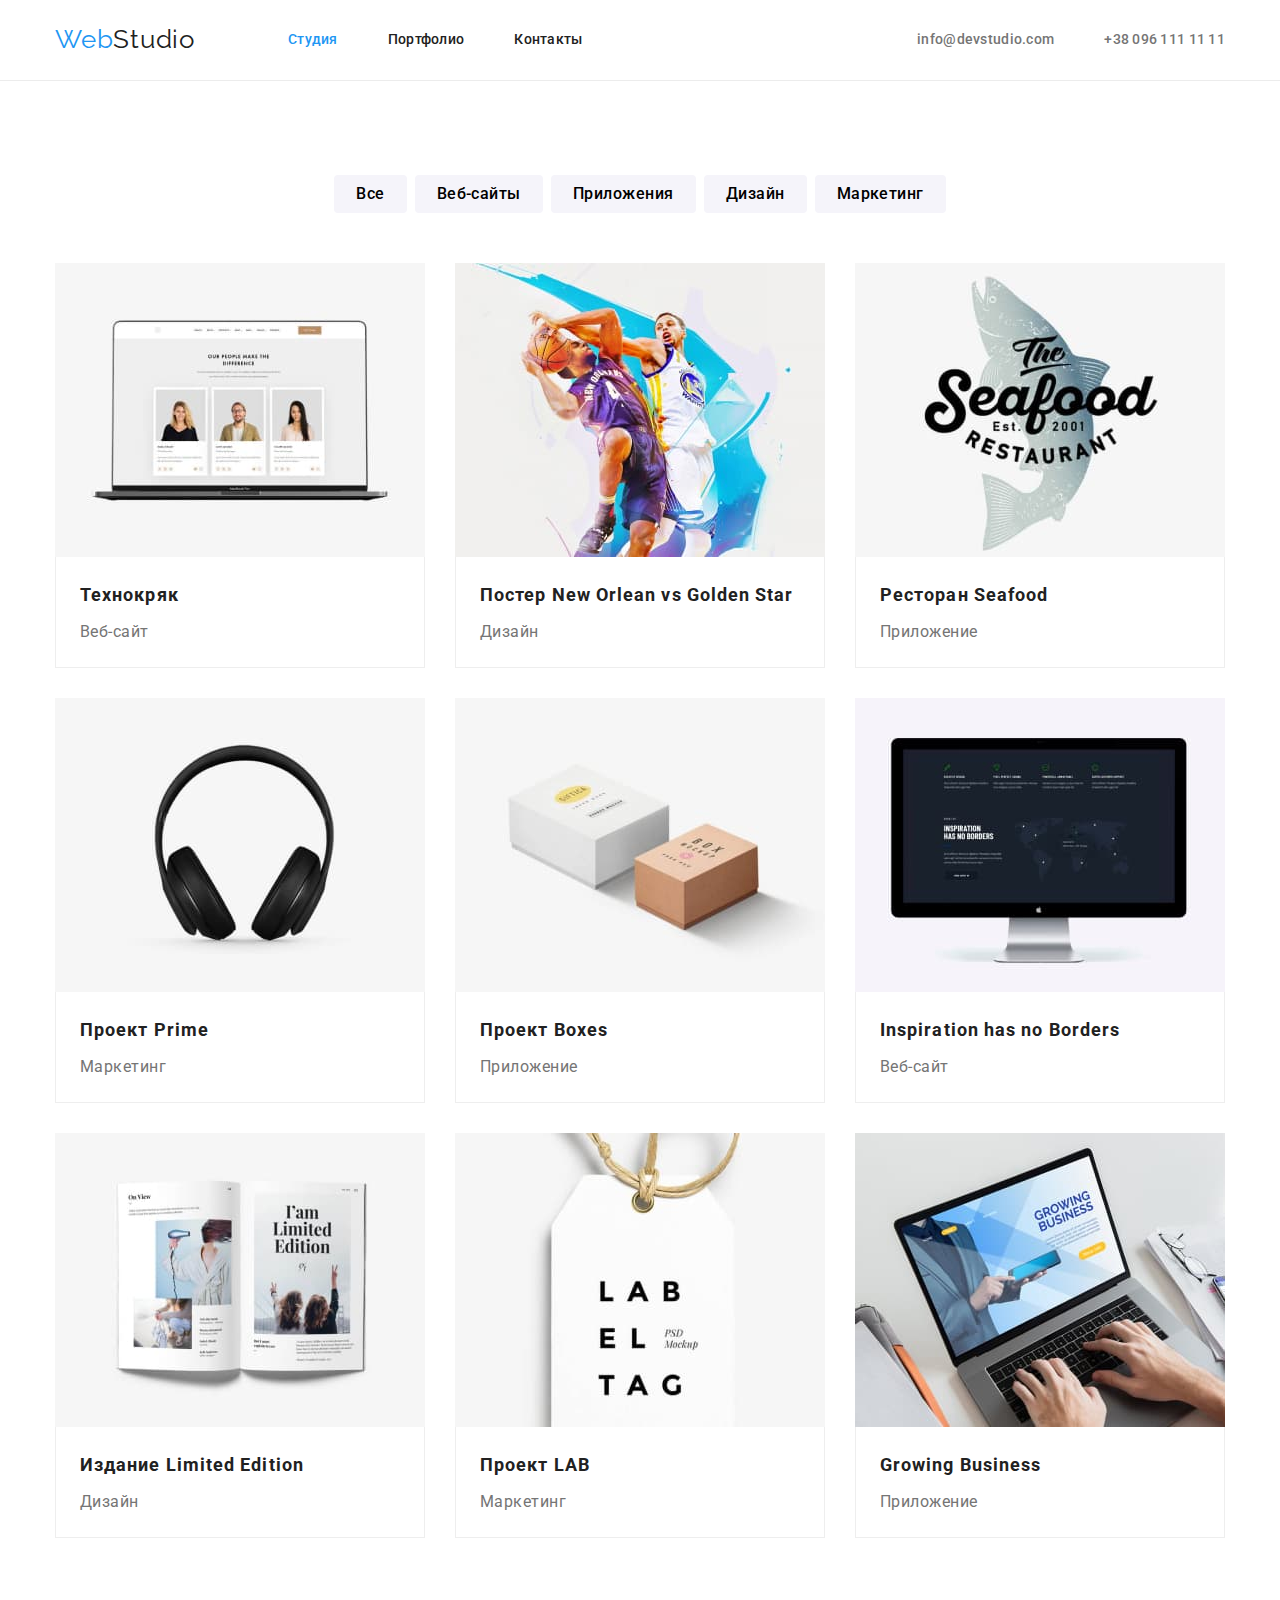
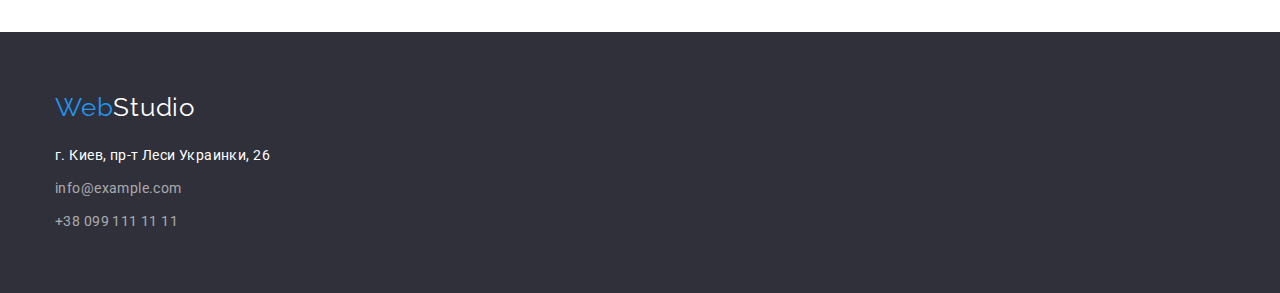
==== portfolio.html @ e1ba9608 "Add files from HW3 and add hero-bcg" ====
<!DOCTYPE html>
<html lang="ru">
<head>
    <meta charset="UTF-8">
    <meta name="description" content="Портфолио студии" />
    <meta name="viewport" content="width=device-width, initial-scale=1.0"/>
    <title>Портфолио</title>
    <link rel="preconnect" href="https://fonts.googleapis.com"/>
    <link rel="preconnect" href="https://fonts.gstatic.com" crossorigin/>
    <link href="https://fonts.googleapis.com/css2?family=Raleway:wght@700&family=Roboto:wght@400;500;700;900&display=swap" rel="stylesheet"/>
    <link rel="stylesheet" href="https://cdnjs.cloudflare.com/ajax/libs/modern-normalize/1.0.0/modern-normalize.min.css" />
    <link rel="stylesheet" href="./css/styles.css"/>
</head>
<body>
    <!-- Header -->
    <header class="header-section">
        <div class="container header-container">
            <a class="header-logo" lang="en" href="./index.html"><span class="logo-title">Web</span>Studio</a>
            <nav>
                <ul class="header-list">
                    <li class="item">
                        <a class="current-link" href="./index.html">Студия</a>
                    </li>
                    <li class="item">
                        <a class="header-link" href="./portfolio.html">Портфолио</a>
                    </li>
                    <li class="item">
                        <a class="header-link" href="/">Контакты</a>
                    </li>
                </ul>
            </nav>
            <ul class="header-contact-list">
                <li class="item">
                    <a class="header-contact-link" lang="en" href="mailto:info@devstudio.com">info@devstudio.com</a>
                </li>
                <li class="item">
                    <a class="header-contact-link" href="tel:+380961111111">+38 096 111 11 11</a>
                </li>
            </ul>
        </div>
    </header>
    <main>
        <!-- Studio's Portfolio -->
        <section class="section">
           <div class="container ">
                <h1 class="visually-hidden">Портфолио студии</h1>
                <!-- Portfolio buttons -->
                <ul class="button-list">
                    <li  class="item">
                        <button class="portfolio button" type="button">Все</button>
                    </li>
                    <li class="item">
                        <button class="portfolio button" type="button">Веб-сайты</button>
                    </li>
                    <li class="item">
                        <button class="portfolio button" type="button">Приложения</button>
                    </li>
                    <li class="item">
                        <button class="portfolio button" type="button">Дизайн</button>
                    </li>
                    <li class="item">
                        <button class="portfolio button" type="button">Маркетинг</button>
                    </li>
                </ul>
                <!-- Work examples -->
                <ul class="work-examples-list">
                    <li class="work-examples-item">
                        <a class="work-examples-link" href="">
                            <img src="img/portfol1.jpg" alt="Ноутбук с открытым веб-сайтом" width="370" height="294" />
                            <div class="work-examples-text-box">
                                <h2 class="project-title">Технокряк</h2>
                                <p class="project-type">Веб-сайт</p>
                            </div>
                        </a>
                    </li>
                    <li class="work-examples-item">
                        <a class="work-examples-link" href="">
                            <img src="img/portfol2.jpg" alt="Два баскетболиста" width="370" height="294" />
                            <div class="work-examples-text-box">
                                <h2 class="project-title">Постер New Orlean vs Golden Star</h2>
                                <p class="project-type">Дизайн</p>
                            </div>
                        </a>
                    </li>
                    <li class="work-examples-item">
                        <a class="work-examples-link" href="">
                            <img src="img/portfol3.jpg" alt="Название ресторана не фоне рыбы" width="370" height="294" />
                            <div class="work-examples-text-box">
                                <h2 class="project-title">Ресторан Seafood</h2>
                                <p class="project-type">Приложение</p>
                            </div>
                        </a>
                    </li>
                    <li class="work-examples-item">
                        <a class="work-examples-link" href="">
                            <img src="img/portfol4.jpg" alt="Наушники" width="370" height="294" />
                            <div class="work-examples-text-box">
                                <h2 class="project-title">Проект Prime</h2>
                                <p class="project-type">Маркетинг</p>
                            </div>
                        </a>
                    </li>
                    <li class="work-examples-item">
                        <a class="work-examples-link" href="">
                            <img src="img/portfol5.jpg" alt="Две коробки" width="370" height="294" />
                            <div class="work-examples-text-box">
                                <h2 class="project-title">Проект Boxes</h2>
                                <p class="project-type">Приложение</p>
                            </div>
                        </a>
                    </li>
                    <li class="work-examples-item">
                        <a class="work-examples-link" href="">
                            <img src="img/portfol6.jpg" alt="Монитор с открытым веб-сайтом" width="370" height="294" />
                            <div class="work-examples-text-box">
                                <h2 class="project-title">Inspiration has no Borders</h2>
                                <p class="project-type">Веб-сайт</p>
                            </div>
                        </a>
                    </li>
                    <li class="work-examples-item">
                        <a class="work-examples-link" href="">
                            <img src="img/portfol7.jpg" alt="Открытая книга" width="370" height="294" />
                            <div class="work-examples-text-box">
                                <h2 class="project-title">Издание Limited Edition</h2>
                                <p class="project-type">Дизайн</p>
                            </div>
                        </a>
                    </li>
                    <li class="work-examples-item">
                        <a class="work-examples-link" href="">
                            <img src="img/portfol8.jpg" alt="Бирка" width="370" height="294" />
                            <div class="work-examples-text-box">
                                <h2 class="project-title">Проект LAB</h2>
                                <p class="project-type">Маркетинг</p>
                            </div>
                        </a>
                    </li>
                    <li class="work-examples-item">
                        <a class="work-examples-link" href="">
                            <img src="img/portfol9.jpg" alt="Человек печатает на ноутбуке" width="370" height="294" />
                            <div class="work-examples-text-box">
                                <h2 class="project-title">Growing Business</h2>
                                <p class="project-type">Приложение</p>
                            </div>
                        </a>
                    </li>
                </ul>
           </div>
        </section>
    </main>
    <!-- Footer -->
    <footer class="footer-section">
        <div class="footer-container container">
            <a class="footer-logo" lang="en" href="./index.html"><span class="logo-title">Web</span>Studio</a>
            <address>
                <ul class="footer-list">
                    <li class="item">
                        <a class="link adress-link" href="https://goo.gl/maps/s9QWNsardA6QoMJf8" target="_blank"
                            rel="noopener noreferrer">г. Киев, пр-т Леси Украинки, 26</a>
                    </li>
                    <li class="item">
                        <a class="footer-contact-link link" href="mailto:info@example.com">info@example.com</a>
                    </li>
                    <li class="item">
                        <a class="footer-contact-link link" href="tel:+380991111111">+38 099 111 11 11</a>
                    </li>
                </ul>
            </address>
        </div>
    </footer>
</body>
</html>
---- css/styles.css ----
/* Палитра*/
/* Акцент + Web logo #2196F3 */
/* Nav+Title #212121 */
/* Text+tel+mail #757575 */
/****************************index.html ***************************************/
/****************************Utilities****************************************/
:root {
  --accent-color: #2196f3;
  --primary-text-color: #212121;
  --secondary-text-color: #757575;
  --primary-background: #ffffff;
  --secondary-background: #2f303a;
  --logo-font-family: Raleway, sans-serif;
  --hero-footer-color: #ffffff;
}
body {
  background-color: var(--primary-background);
  color: #212121;

  font-family: Roboto, sans-serif;
  letter-spacing: 0.03em;
}
a {
  text-decoration: none;
  color: var(--primary-text-color);
}
ul {
  list-style: none;
  margin: 0;
  padding: 0;
}
h1,
h2,
h3,
p {
  margin: 0;
}
img {
  display: block;
  max-width: 100%;
  height: auto;
}
.container {
  margin-left: auto;
  margin-right: auto;
  width: 1200px;
  /* outline: 2px solid tomato; */
  padding-left: 15px;
  padding-right: 15px;
}
.section {
  padding: 94px 0;
}
.visually-hidden {
  position: absolute;
  white-space: nowrap;
  width: 1px;
  height: 1px;
  overflow: hidden;
  border: 0;
  padding: 0;
  clip: rect(0 0 0 0);
  clip-path: inset(50%);
  margin: -1px;
}
/******************************* Head ***************************************/
.header-section {
  border-bottom: 1px solid #ececec;
}
.header-container {
  display: flex;
  align-items: center;
}
.header-list {
  display: flex;
  margin-left: 93px;
}
.current-link,
.header-link,
.header-contact-link {
  font-weight: 500;
  font-size: 14px;
  line-height: 1.14;
  letter-spacing: 0.02em;

  display: block;
  padding-top: 32px;
  padding-bottom: 32px;
}
.header-list .item + .item {
  margin-left: 50px;
}
.header-contact-list .item + .item {
  margin-left: 50px;
}
.header-contact-list {
  display: flex;
  margin-left: auto;
}
.header-logo {
  color: var(--primary-text-color);

  font-family: var(--logo-font-family);
  font-size: 26px;
  line-height: 1.2;
  letter-spacing: 0.03em;
}
.logo-title,
.current-link {
  color: var(--accent-color);
}
.header-contact-link {
  color: var(--secondary-text-color);
}
.curent-link:hover,
.current-link:focus,
.header-link:hover,
.header-link:focus,
.header-contact-link:hover,
.header-contact-link:focus {
  color: var(--accent-color);
}
/***************************** Hero *****************************************/
.hero-section {
  padding-top: 200px;
  padding: 200px 0;
  text-align: center;
  max-width: 1600px;
  height: 600px;
  margin-left: auto;
  margin-right: auto;
  background-image: linear-gradient(
      to right,
      rgba(47, 48, 58, 0.4),
      rgba(47, 48, 58, 0.4)
    ),
    url(../img/herobcg.jpg);
  background-repeat: no-repeat;
  background-position: center;
  background-size: cover;

  background-color: #c4c4c4;
}
.hero-overlay {
}
.hero-title {
  margin-top: 0;
  margin-right: auto;
  margin-bottom: 30px;
  margin-left: auto;
  width: 696px;

  color: var(--hero-footer-color);

  font-weight: 900;
  font-size: 44px;
  line-height: 1.36;
  text-align: center;
  letter-spacing: 0.06em;
  text-transform: uppercase;
}
.button {
  border: 0;
  cursor: pointer;
  border-radius: 4px;

  font-family: inherit;
}
.hero-button {
  padding: 10px 32px;

  background-color: var(--accent-color);
  color: var(--hero-footer-color);

  font-size: 16px;
  line-height: 1.87;
  letter-spacing: 0.06em;
}
/*************************** Features ****************************************/
.features-list {
  display: flex;
  justify-content: space-between;
  margin-top: 0;
}
.features-item {
  width: 270px;
}
.features-text {
  margin-bottom: 0;

  color: var(--secondary-text-color);
  font-size: 14px;
  line-height: 1.71;
  letter-spacing: 0.03em;
}
.features-title {
  margin-bottom: 10px;

  font-size: 14px;
  line-height: 1.14;
  letter-spacing: 0.03em;
  text-transform: uppercase;
}
/**************************** Work *******************************************/
.work {
  padding-top: 0;
}
.work-list {
  display: flex;
  justify-content: space-between;
}
.work-title {
  text-align: center;
}
.work-title,
.team-title {
  margin-bottom: 50px;

  font-size: 36px;
  line-height: 1.16;
  letter-spacing: 0.03em;
}
/**************************** Team *******************************************/
.team-section {
  background-color: #f5f4fa;
}
.team-list {
  display: flex;
  justify-content: space-between;
}
.team-title {
  text-align: center;
}
.team-text-block {
  padding: 30px 0;
  text-align: center;
}
.text-profession {
  color: var(--secondary-text-color);
}
.text-name,
.text-profession {
  font-size: 16px;
  line-height: 1.18;
  letter-spacing: 0.03em;
}
.text-name {
  margin-bottom: 10px;

  font-weight: 500;
}
.text-profession {
  margin-top: 0;
  margin-bottom: 0;

  font-weight: normal;
}
/**************************** Footer ******************************************/
.footer-section {
  padding: 60px 0;

  background-color: var(--secondary-background);
}
.footer-logo {
  display: block;
  margin-bottom: 20px;

  text-decoration: none;
  color: var(--hero-footer-color);

  font-family: var(--logo-font-family);
  font-size: 26px;
  line-height: 1.2;
  letter-spacing: 0.03em;
}
.adress-link {
  color: var(--hero-footer-color);
}
.adress-link:hover,
.footer-contact-link:hover,
.adress-link:focus,
.footer-contact-link:focus {
  color: var(--accent-color);
}
.footer-list .link {
  display: block;

  font-style: normal;
  font-weight: normal;
  font-size: 14px;
  line-height: 24px;
  letter-spacing: 0.03em;
}
.footer-list .item + .item {
  margin-top: 9px;
}
.footer-contact-link {
  color: rgb(255, 255, 255, 0.6);
}
/* **************************portfolio.html********************************** */
.main-section-portfolio {
  color: var(--primary-text-color);
}
/***************************Portfolio buttons **********************************/
.button-list {
  display: flex;
  justify-content: center;
  margin-bottom: 50px;
}
.portfolio.button {
  padding: 6px 22px;
  border-radius: 4px;

  background-color: #f5f4fa;

  font-weight: 500;
  font-size: 16px;
  line-height: 1.62;
  text-align: center;
  letter-spacing: 0.03em;
}
.button-list .item + .item {
  margin-left: 8px;
}
.portfolio.button:hover,
.portfolio.button:focus {
  background-color: var(--accent-color);
  color: #ffffff;
}
/*****************************Work examples *************************************/
.work-examples-list {
  display: flex;
  flex-wrap: wrap;
  margin: -15px;
  /* margin-top: 0;
  margin-bottom: 0; */
}
.work-examples-item {
  margin: 15px;
}
/* .work-examples-item {
  width: 370px;
  margin-right: 30px;
  margin-bottom: 30px;
}
.work-examples-item:nth-child(3n) {
  margin-right: 0;
}
.work-examples-item:nth-last-child(-n + 3) {
  margin-bottom: 0;
} */
.work-examples-text-box {
  padding: 20px 24px;

  border: 1px solid #eeeeee;
  border-top: inherit;
}
.project-title {
  margin-bottom: 4px;

  font-size: 18px;
  line-height: 2;
  letter-spacing: 0.06em;
}
.project-type {
  color: var(--secondary-text-color);

  font-size: 16px;
  line-height: 1.87;
  letter-spacing: 0.03em;
}
.work-examples-link {
  display: block;
}
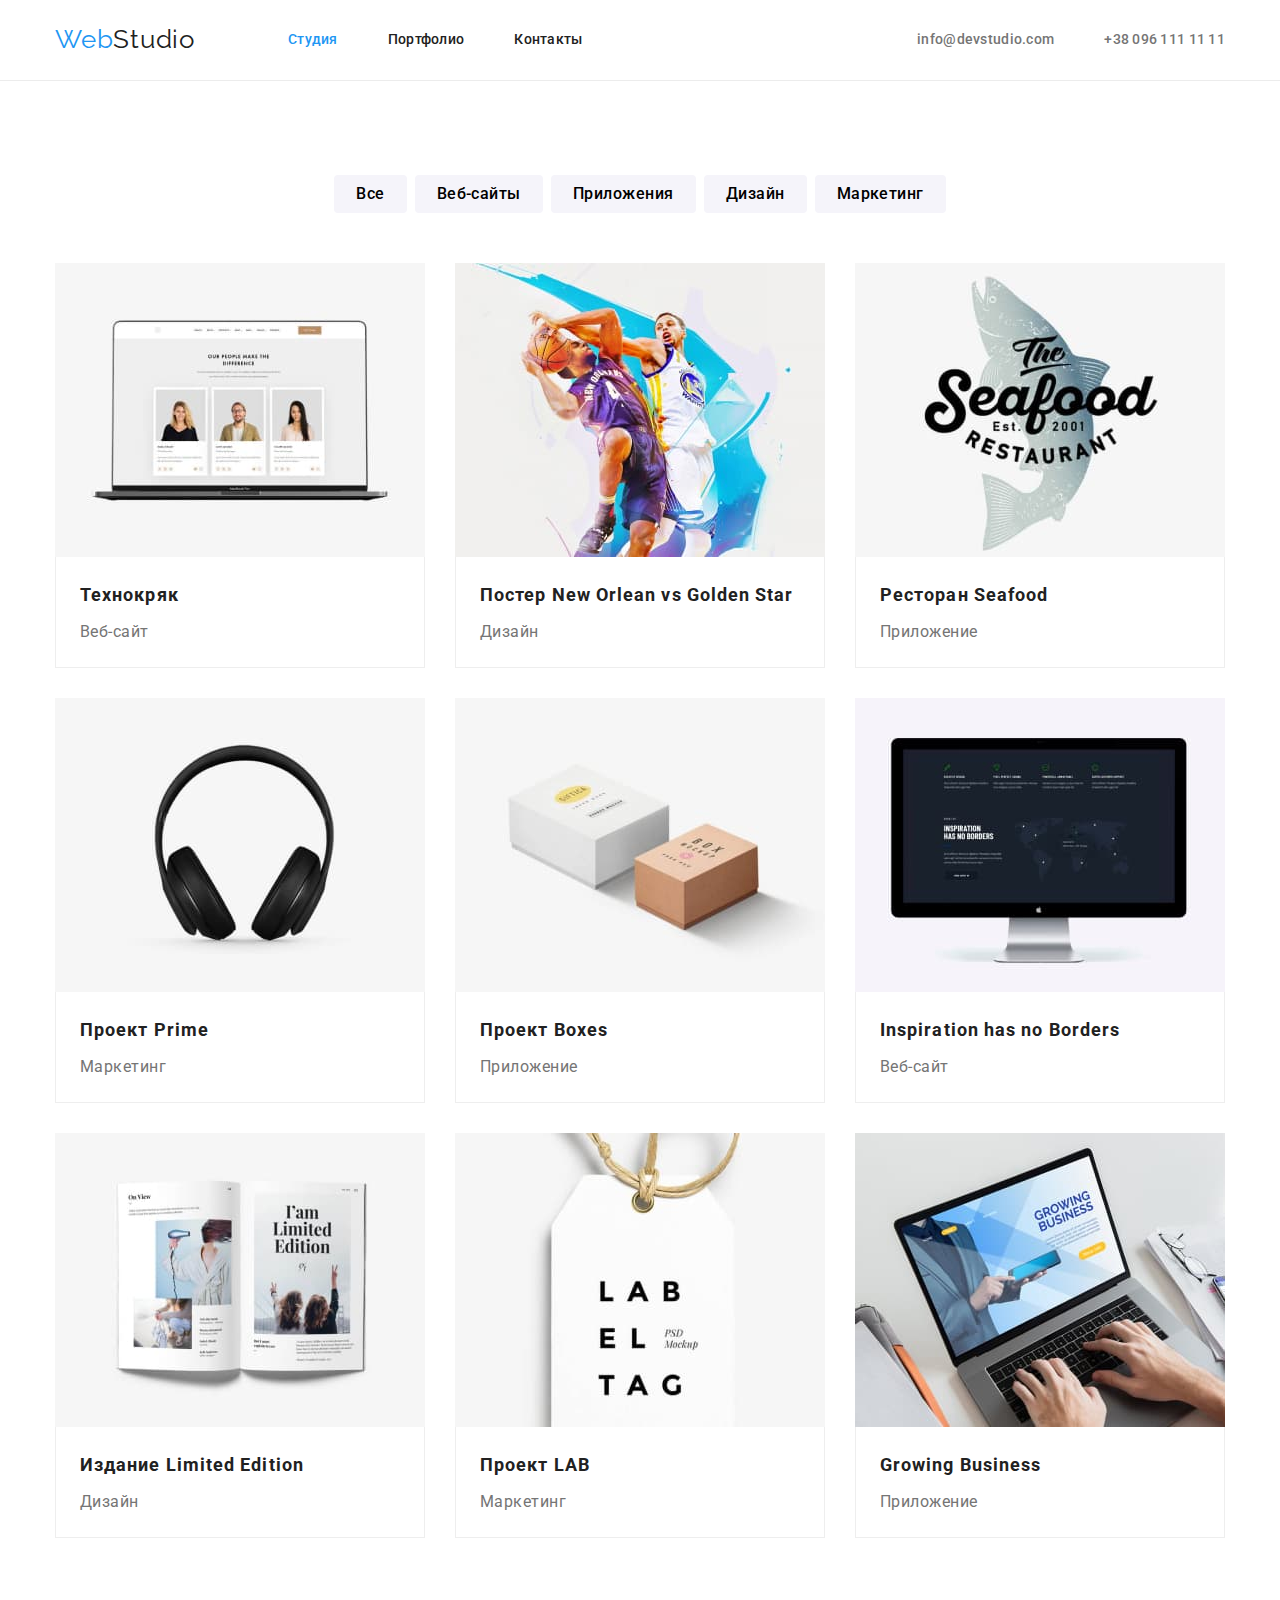
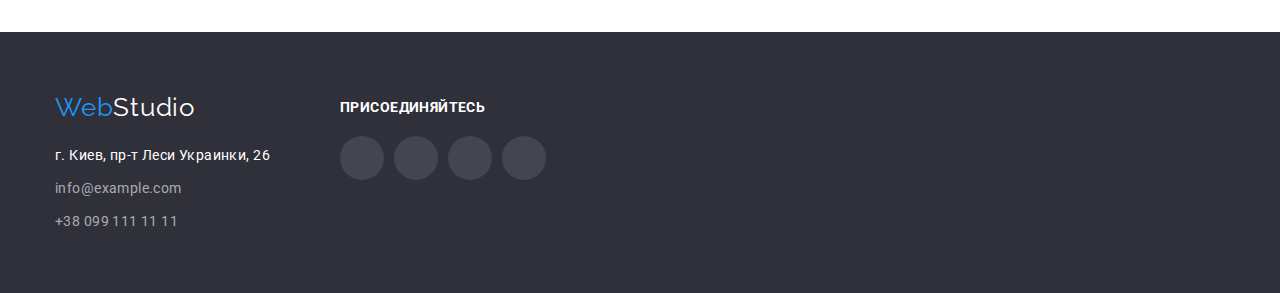
==== commit 0c717d1b: "add svg icons and shadows" ====
--- a/portfolio.html
+++ b/portfolio.html
@@ -18,23 +18,31 @@
             <a class="header-logo" lang="en" href="./index.html"><span class="logo-title">Web</span>Studio</a>
             <nav>
                 <ul class="header-list">
-                    <li class="item">
+                    <li class="header-item">
                         <a class="current-link" href="./index.html">Студия</a>
                     </li>
-                    <li class="item">
+                    <li class="header-item">
                         <a class="header-link" href="./portfolio.html">Портфолио</a>
                     </li>
-                    <li class="item">
+                    <li class="header-item">
                         <a class="header-link" href="/">Контакты</a>
                     </li>
                 </ul>
             </nav>
             <ul class="header-contact-list">
-                <li class="item">
-                    <a class="header-contact-link" lang="en" href="mailto:info@devstudio.com">info@devstudio.com</a>
+                <li class="header-contact-item">
+                    <a class="header-contact-link link-mail" lang="en" href="mailto:info@devstudio.com">info@devstudio.com
+                        <svg class="header-contact-icon" width="16" height="12">
+                            <use href="./img/icons.svg#icon-convert"></use>
+                        </svg>
+                    </a>
                 </li>
-                <li class="item">
-                    <a class="header-contact-link" href="tel:+380961111111">+38 096 111 11 11</a>
+                <li class="header-contact-item">
+                    <a class="header-contact-link link-tel" href="tel:+380961111111">+38 096 111 11 11
+                        <svg class="header-contact-icon" width="10" height="16">
+                            <use href="./img/icons.svg#icon-mobile"></use>
+                        </svg>
+                    </a>
                 </li>
             </ul>
         </div>
@@ -152,21 +160,56 @@
     <!-- Footer -->
     <footer class="footer-section">
         <div class="footer-container container">
-            <a class="footer-logo" lang="en" href="./index.html"><span class="logo-title">Web</span>Studio</a>
-            <address>
-                <ul class="footer-list">
-                    <li class="item">
-                        <a class="link adress-link" href="https://goo.gl/maps/s9QWNsardA6QoMJf8" target="_blank"
-                            rel="noopener noreferrer">г. Киев, пр-т Леси Украинки, 26</a>
-                    </li>
-                    <li class="item">
-                        <a class="footer-contact-link link" href="mailto:info@example.com">info@example.com</a>
-                    </li>
-                    <li class="item">
-                        <a class="footer-contact-link link" href="tel:+380991111111">+38 099 111 11 11</a>
-                    </li>
-                </ul>
-            </address>
+            <div>
+                <a class="footer-logo" lang="en" href="./index.html"><span class="logo-title">Web</span>Studio</a>
+                <address>
+                    <ul class="footer-list">
+                        <li class="item">
+                            <a class="link adress-link" href="https://goo.gl/maps/s9QWNsardA6QoMJf8" target="_blank"
+                                rel="noopener noreferrer">г. Киев, пр-т Леси Украинки, 26</a>
+                        </li>
+                        <li class="item">
+                            <a class="footer-contact-link link" href="mailto:info@example.com">info@example.com</a>
+                        </li>
+                        <li class="item">
+                            <a class="footer-contact-link link" href="tel:+380991111111">+38 099 111 11 11</a>
+                        </li>
+                    </ul>
+                </address>
+            </div>
+            <div class="join-block">
+                <h3 class="join-title">Присоединяйтесь</h3>
+                <ul class="join-social-list">
+                    <li>
+                        <a class="join social-link" href="/">
+                            <svg class="join social-icon">
+                                <use href="./img/icons.svg#icon-instagram"></use>
+                            </svg>
+                        </a>
+                    </li>
+                    <li>
+                        <a class="join social-link" href="/">
+                            <svg class="join social-icon">
+                                <use href="./img/icons.svg#icon-twitter"></use>
+                            </svg>
+                        </a>
+                    </li>
+                    <li>
+                        <a class="join social-link" href="/">
+                            <svg class="join social-icon">
+                                <use href="./img/icons.svg#icon-facebook"></use>
+                            </svg>
+                        </a>
+                    </li>
+                    <li>
+                        <a class="join social-link" href="/">
+                            <svg class="join social-icon">
+                                <use href="./img/icons.svg#icon-linkedin"></use>
+                            </svg>
+                        </a>
+                    </li>
+                </ul>
+            </div>
         </div>
     </footer>
 </body>
--- a/css/styles.css
+++ b/css/styles.css
@@ -63,6 +63,16 @@
   clip-path: inset(50%);
   margin: -1px;
 }
+.work-title,
+.team-title,
+.clients-title {
+  margin-bottom: 50px;
+  text-align: center;
+
+  font-size: 36px;
+  line-height: 1.16;
+  letter-spacing: 0.03em;
+}
 /******************************* Head ***************************************/
 .header-section {
   border-bottom: 1px solid #ececec;
@@ -87,11 +97,11 @@
   padding-top: 32px;
   padding-bottom: 32px;
 }
-.header-list .item + .item {
+.header-item + .header-item {
   margin-left: 50px;
 }
-.header-contact-list .item + .item {
-  margin-left: 50px;
+.header-contact-item + .header-contact-item {
+  margin-left: 30px;
 }
 .header-contact-list {
   display: flex;
@@ -110,7 +120,15 @@
   color: var(--accent-color);
 }
 .header-contact-link {
+  display: flex;
+  flex-direction: row-reverse;
   color: var(--secondary-text-color);
+}
+.link-mail {
+  align-items: baseline;
+}
+.link-tel {
+  align-items: center;
 }
 .curent-link:hover,
 .current-link:focus,
@@ -119,6 +137,14 @@
 .header-contact-link:hover,
 .header-contact-link:focus {
   color: var(--accent-color);
+}
+.header-contact-icon {
+  margin-right: 10px;
+  fill: #757575;
+}
+.header-contact-link:hover .header-contact-icon,
+.hheader-contact-link:focus .header-contact-icon {
+  fill: var(--accent-color);
 }
 /***************************** Hero *****************************************/
 .hero-section {
@@ -201,6 +227,12 @@
   letter-spacing: 0.03em;
   text-transform: uppercase;
 }
+.features-icon {
+  background-color: #f5f4fa;
+  padding: 25px 102.34px;
+  border-radius: 4px;
+  margin-bottom: 30px;
+}
 /**************************** Work *******************************************/
 .work {
   padding-top: 0;
@@ -209,17 +241,6 @@
   display: flex;
   justify-content: space-between;
 }
-.work-title {
-  text-align: center;
-}
-.work-title,
-.team-title {
-  margin-bottom: 50px;
-
-  font-size: 36px;
-  line-height: 1.16;
-  letter-spacing: 0.03em;
-}
 /**************************** Team *******************************************/
 .team-section {
   background-color: #f5f4fa;
@@ -228,12 +249,13 @@
   display: flex;
   justify-content: space-between;
 }
-.team-title {
-  text-align: center;
-}
 .team-text-block {
   padding: 30px 0;
   text-align: center;
+  background-color: #ffffff;
+  box-shadow: 0px 1px 3px rgba(0, 0, 0, 0.12), 0px 1px 1px rgba(0, 0, 0, 0.14),
+    0px 2px 1px rgba(0, 0, 0, 0.2);
+  border-radius: 0px 0px 4px 4px;
 }
 .text-profession {
   color: var(--secondary-text-color);
@@ -255,11 +277,66 @@
 
   font-weight: normal;
 }
+.social-link {
+  display: flex;
+  align-items: center;
+  justify-content: center;
+  width: 44px;
+  height: 44px;
+  border-radius: 50%;
+}
+.social-link:hover .social-icon,
+.social-link:focus .social-icon {
+  fill: #ffffff;
+}
+.social-icon {
+  width: 20px;
+  height: 20px;
+  fill: #afb1b8;
+}
+.team-social-list {
+  display: flex;
+  margin-top: 16px;
+  padding-left: 32px;
+  padding-right: 32px;
+  padding-bottom: 0;
+  justify-content: space-between;
+}
+/**************************** Clients*******************************************/
+.clients-list {
+  display: flex;
+  justify-content: space-between;
+}
+.clients-item {
+  border: 1px solid #afb1b8;
+  border-radius: 4px;
+  display: flex;
+  justify-content: center;
+  align-items: center;
+  width: 170px;
+  height: 92px;
+}
+.client-icon {
+  width: 106px;
+  height: 60px;
+  fill: #afb1b8;
+}
+.clients-item:hover .client-icon,
+.clients-item:focus .client-icon {
+  fill: var(--accent-color);
+}
+.clients-item:hover,
+.clients-item:focus {
+  border-color: var(--accent-color);
+}
 /**************************** Footer ******************************************/
 .footer-section {
   padding: 60px 0;
 
   background-color: var(--secondary-background);
+}
+.footer-container {
+  display: flex;
 }
 .footer-logo {
   display: block;
@@ -297,6 +374,35 @@
 .footer-contact-link {
   color: rgb(255, 255, 255, 0.6);
 }
+.join-block {
+  margin-left: 70px;
+  min-width: 206px;
+  padding-top: 8px;
+}
+.join-title {
+  margin-bottom: 20px;
+
+  font-size: 14px;
+  line-height: 1.14;
+  letter-spacing: 0.03em;
+  text-transform: uppercase;
+  color: #ffffff;
+}
+.join-social-list {
+  display: flex;
+  justify-content: space-between;
+  padding: 0;
+}
+.join.social-link {
+  background-color: rgba(255, 255, 255, 0.1);
+}
+.social-link:hover,
+.social-link:focus {
+  background-color: var(--accent-color);
+}
+.join.social-icon {
+  fill: #ffffff;
+}
 /* **************************portfolio.html********************************** */
 .main-section-portfolio {
   color: var(--primary-text-color);
@@ -318,6 +424,11 @@
   line-height: 1.62;
   text-align: center;
   letter-spacing: 0.03em;
+}
+.portfolio.button:hover,
+.portfolio.button:focus {
+  box-shadow: 0px 3px 1px rgba(0, 0, 0, 0.1), 0px 1px 2px rgba(0, 0, 0, 0.08),
+    0px 2px 2px rgba(0, 0, 0, 0.12);
 }
 .button-list .item + .item {
   margin-left: 8px;
@@ -372,3 +483,8 @@
 .work-examples-link {
   display: block;
 }
+.work-examples-link:hover,
+.work-examples-link:focus {
+  box-shadow: 0px 1px 1px rgba(0, 0, 0, 0.12), 0px 4px 4px rgba(0, 0, 0, 0.06),
+    1px 4px 6px rgba(0, 0, 0, 0.16);
+}
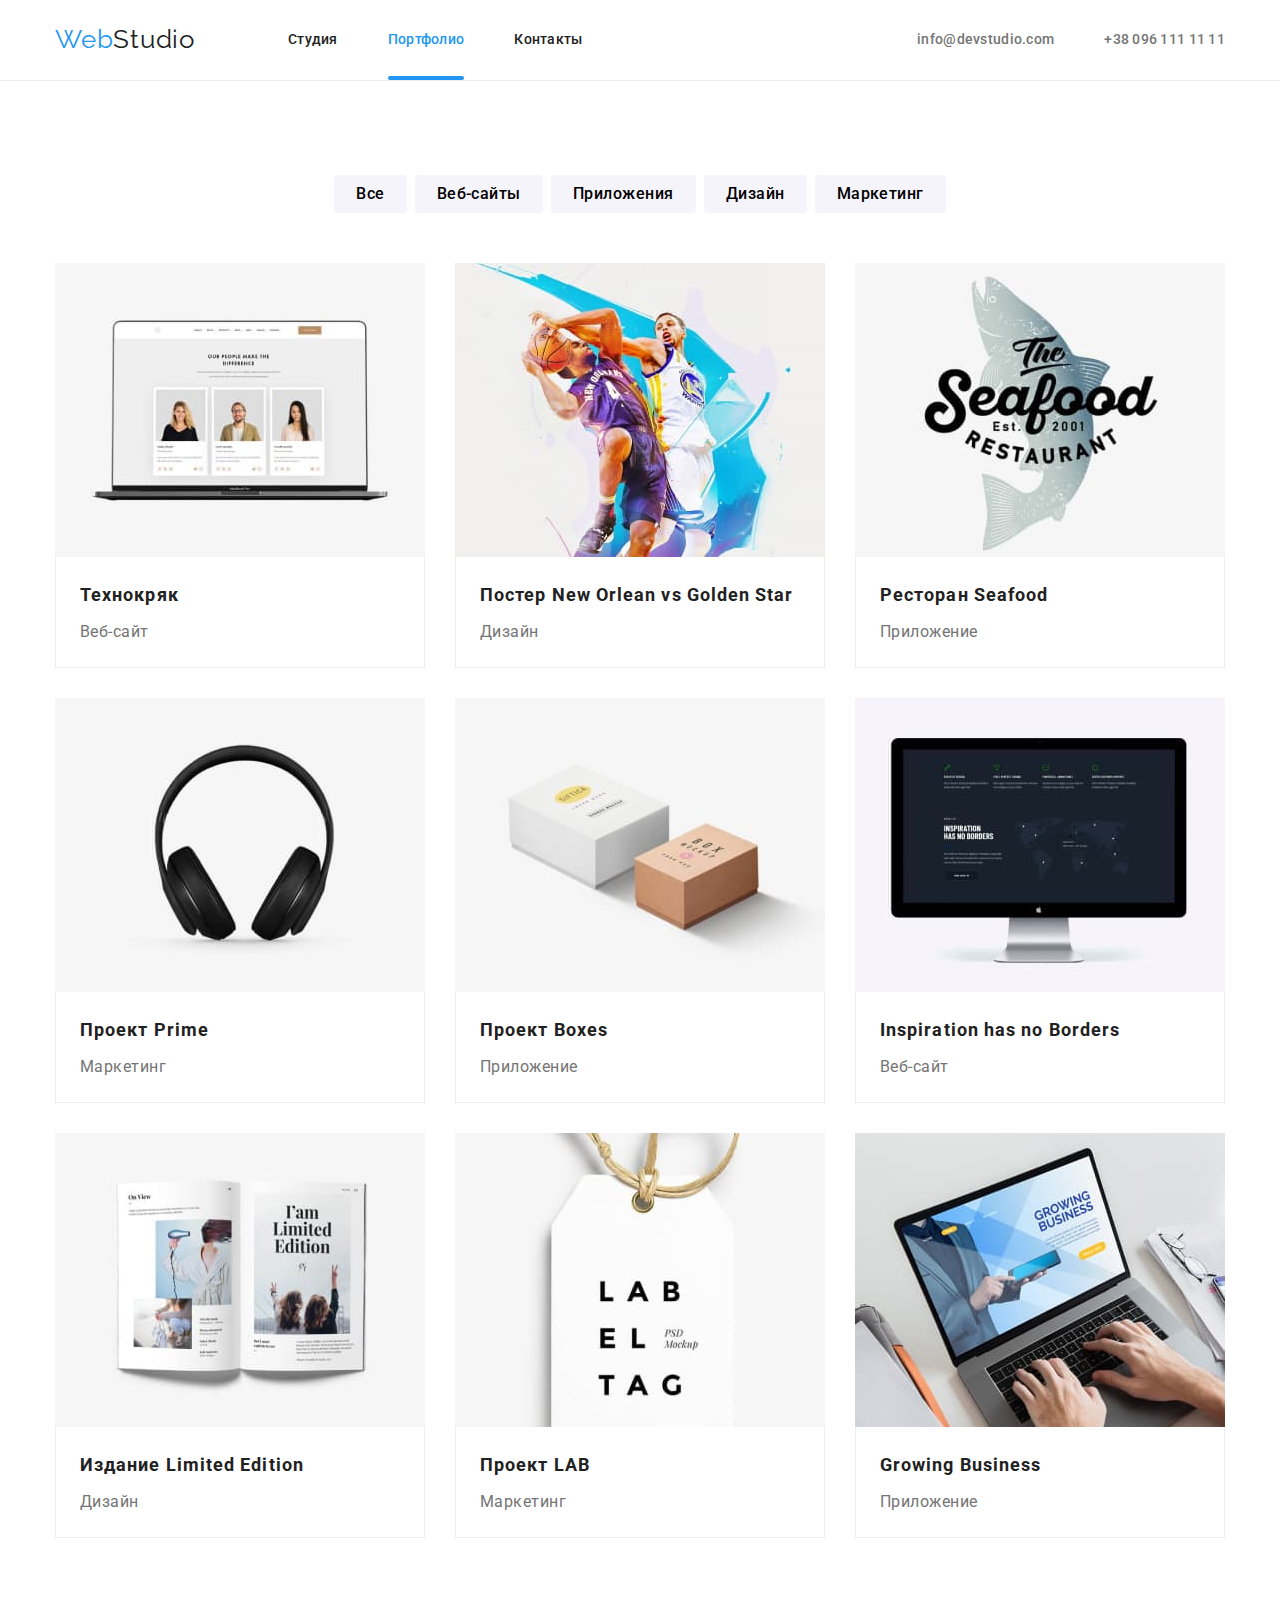
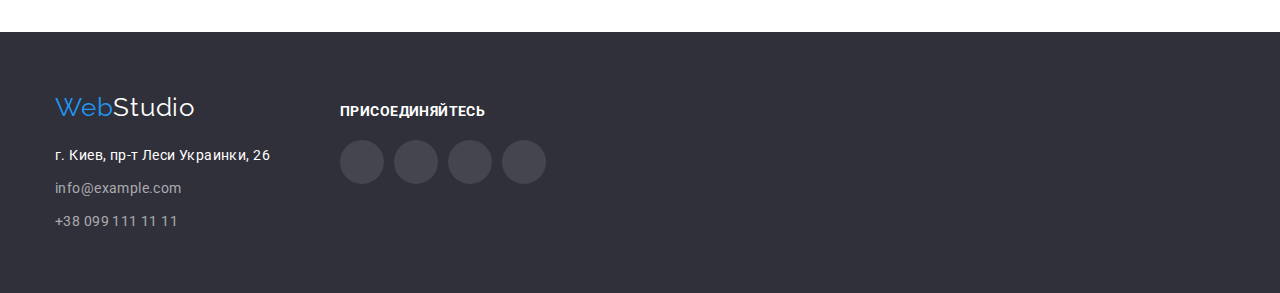
==== commit 3a6c1d08: "add modal window, index and portfolio pages overlays" ====
--- a/portfolio.html
+++ b/portfolio.html
@@ -19,10 +19,10 @@
             <nav>
                 <ul class="header-list">
                     <li class="header-item">
-                        <a class="current-link" href="./index.html">Студия</a>
+                        <a class="header-link" href="./index.html">Студия</a>
                     </li>
                     <li class="header-item">
-                        <a class="header-link" href="./portfolio.html">Портфолио</a>
+                        <a class="current-link" href="./portfolio.html">Портфолио</a>
                     </li>
                     <li class="header-item">
                         <a class="header-link" href="/">Контакты</a>
@@ -31,17 +31,19 @@
             </nav>
             <ul class="header-contact-list">
                 <li class="header-contact-item">
-                    <a class="header-contact-link link-mail" lang="en" href="mailto:info@devstudio.com">info@devstudio.com
+                    <a class="header-contact-link link-mail" lang="en" href="mailto:info@devstudio.com">
                         <svg class="header-contact-icon" width="16" height="12">
                             <use href="./img/icons.svg#icon-convert"></use>
                         </svg>
+                        info@devstudio.com
                     </a>
                 </li>
                 <li class="header-contact-item">
-                    <a class="header-contact-link link-tel" href="tel:+380961111111">+38 096 111 11 11
+                    <a class="header-contact-link link-tel" href="tel:+380961111111">
                         <svg class="header-contact-icon" width="10" height="16">
                             <use href="./img/icons.svg#icon-mobile"></use>
                         </svg>
+                        +38 096 111 11 11
                     </a>
                 </li>
             </ul>
@@ -74,7 +76,15 @@
                 <ul class="work-examples-list">
                     <li class="work-examples-item">
                         <a class="work-examples-link" href="">
-                            <img src="img/portfol1.jpg" alt="Ноутбук с открытым веб-сайтом" width="370" height="294" />
+                            <div class="work-examples-thumb">
+                                <img src="img/portfol1.jpg" alt="Ноутбук с открытым веб-сайтом" width="370" height="294" />
+                                <div class="work-overlay">
+                                    <p class="work-overlay-text">Технокряк это современная площадка распространения коронавируса.
+                                        Компании используют эту платформу для цифрового
+                                        шпионажа и атак на защищённые сервера конкурентов.
+                                    </p>
+                                </div>
+                            </div>
                             <div class="work-examples-text-box">
                                 <h2 class="project-title">Технокряк</h2>
                                 <p class="project-type">Веб-сайт</p>
@@ -83,7 +93,15 @@
                     </li>
                     <li class="work-examples-item">
                         <a class="work-examples-link" href="">
-                            <img src="img/portfol2.jpg" alt="Два баскетболиста" width="370" height="294" />
+                            <div class="work-examples-thumb">
+                                <img src="img/portfol2.jpg" alt="Два баскетболиста" width="370" height="294" />
+                                <div class="work-overlay">
+                                    <p class="work-overlay-text">Технокряк это современная площадка распространения коронавируса.
+                                        Компании используют эту платформу для цифрового
+                                        шпионажа и атак на защищённые сервера конкурентов.
+                                    </p>
+                                </div>
+                            </div>
                             <div class="work-examples-text-box">
                                 <h2 class="project-title">Постер New Orlean vs Golden Star</h2>
                                 <p class="project-type">Дизайн</p>
@@ -92,7 +110,15 @@
                     </li>
                     <li class="work-examples-item">
                         <a class="work-examples-link" href="">
-                            <img src="img/portfol3.jpg" alt="Название ресторана не фоне рыбы" width="370" height="294" />
+                            <div class="work-examples-thumb">
+                                <img src="img/portfol3.jpg" alt="Название ресторана не фоне рыбы" width="370" height="294" />
+                                <div class="work-overlay">
+                                    <p class="work-overlay-text">Технокряк это современная площадка распространения коронавируса.
+                                        Компании используют эту платформу для цифрового
+                                        шпионажа и атак на защищённые сервера конкурентов.
+                                    </p>
+                                </div>
+                            </div>
                             <div class="work-examples-text-box">
                                 <h2 class="project-title">Ресторан Seafood</h2>
                                 <p class="project-type">Приложение</p>
@@ -101,7 +127,15 @@
                     </li>
                     <li class="work-examples-item">
                         <a class="work-examples-link" href="">
-                            <img src="img/portfol4.jpg" alt="Наушники" width="370" height="294" />
+                            <div class="work-examples-thumb">
+                                <img src="img/portfol4.jpg" alt="Наушники" width="370" height="294" />
+                                <div class="work-overlay">
+                                    <p class="work-overlay-text">Технокряк это современная площадка распространения коронавируса.
+                                        Компании используют эту платформу для цифрового
+                                        шпионажа и атак на защищённые сервера конкурентов.
+                                    </p>
+                                </div>
+                            </div>
                             <div class="work-examples-text-box">
                                 <h2 class="project-title">Проект Prime</h2>
                                 <p class="project-type">Маркетинг</p>
@@ -110,7 +144,15 @@
                     </li>
                     <li class="work-examples-item">
                         <a class="work-examples-link" href="">
-                            <img src="img/portfol5.jpg" alt="Две коробки" width="370" height="294" />
+                            <div class="work-examples-thumb">
+                                <img src="img/portfol5.jpg" alt="Две коробки" width="370" height="294" />
+                                <div class="work-overlay">
+                                    <p class="work-overlay-text">Технокряк это современная площадка распространения коронавируса.
+                                        Компании используют эту платформу для цифрового
+                                        шпионажа и атак на защищённые сервера конкурентов.
+                                    </p>
+                                </div>
+                            </div>
                             <div class="work-examples-text-box">
                                 <h2 class="project-title">Проект Boxes</h2>
                                 <p class="project-type">Приложение</p>
@@ -119,7 +161,15 @@
                     </li>
                     <li class="work-examples-item">
                         <a class="work-examples-link" href="">
-                            <img src="img/portfol6.jpg" alt="Монитор с открытым веб-сайтом" width="370" height="294" />
+                            <div class="work-examples-thumb">
+                                <img src="img/portfol6.jpg" alt="Монитор с открытым веб-сайтом" width="370" height="294" />
+                                <div class="work-overlay">
+                                    <p class="work-overlay-text">Технокряк это современная площадка распространения коронавируса.
+                                        Компании используют эту платформу для цифрового
+                                        шпионажа и атак на защищённые сервера конкурентов.
+                                    </p>
+                                </div>
+                            </div>
                             <div class="work-examples-text-box">
                                 <h2 class="project-title">Inspiration has no Borders</h2>
                                 <p class="project-type">Веб-сайт</p>
@@ -128,7 +178,15 @@
                     </li>
                     <li class="work-examples-item">
                         <a class="work-examples-link" href="">
-                            <img src="img/portfol7.jpg" alt="Открытая книга" width="370" height="294" />
+                            <div class="work-examples-thumb">
+                                <img src="img/portfol7.jpg" alt="Открытая книга" width="370" height="294" />
+                                <div class="work-overlay">
+                                    <p class="work-overlay-text">Технокряк это современная площадка распространения коронавируса.
+                                        Компании используют эту платформу для цифрового
+                                        шпионажа и атак на защищённые сервера конкурентов.
+                                    </p>
+                                </div>
+                            </div>
                             <div class="work-examples-text-box">
                                 <h2 class="project-title">Издание Limited Edition</h2>
                                 <p class="project-type">Дизайн</p>
@@ -137,7 +195,15 @@
                     </li>
                     <li class="work-examples-item">
                         <a class="work-examples-link" href="">
-                            <img src="img/portfol8.jpg" alt="Бирка" width="370" height="294" />
+                            <div class="work-examples-thumb">
+                                <img src="img/portfol8.jpg" alt="Бирка" width="370" height="294" />
+                                <div class="work-overlay">
+                                    <p class="work-overlay-text">Технокряк это современная площадка распространения коронавируса.
+                                        Компании используют эту платформу для цифрового
+                                        шпионажа и атак на защищённые сервера конкурентов.
+                                    </p>
+                                </div>
+                            </div>
                             <div class="work-examples-text-box">
                                 <h2 class="project-title">Проект LAB</h2>
                                 <p class="project-type">Маркетинг</p>
@@ -146,7 +212,15 @@
                     </li>
                     <li class="work-examples-item">
                         <a class="work-examples-link" href="">
-                            <img src="img/portfol9.jpg" alt="Человек печатает на ноутбуке" width="370" height="294" />
+                            <div class="work-examples-thumb">
+                                <img src="img/portfol9.jpg" alt="Человек печатает на ноутбуке" width="370" height="294" />
+                                <div class="work-overlay">
+                                    <p class="work-overlay-text">Технокряк это современная площадка распространения коронавируса.
+                                        Компании используют эту платформу для цифрового
+                                        шпионажа и атак на защищённые сервера конкурентов.
+                                    </p>
+                                </div>
+                            </div>
                             <div class="work-examples-text-box">
                                 <h2 class="project-title">Growing Business</h2>
                                 <p class="project-type">Приложение</p>
@@ -180,28 +254,28 @@
             <div class="join-block">
                 <h3 class="join-title">Присоединяйтесь</h3>
                 <ul class="join-social-list">
-                    <li>
+                    <li class="social-item">
                         <a class="join social-link" href="/">
                             <svg class="join social-icon">
                                 <use href="./img/icons.svg#icon-instagram"></use>
                             </svg>
                         </a>
                     </li>
-                    <li>
+                    <li class="social-item">
                         <a class="join social-link" href="/">
                             <svg class="join social-icon">
                                 <use href="./img/icons.svg#icon-twitter"></use>
                             </svg>
                         </a>
-                    </li>
-                    <li>
+                    </li class="social-item">
+                    <li class="social-item">
                         <a class="join social-link" href="/">
                             <svg class="join social-icon">
                                 <use href="./img/icons.svg#icon-facebook"></use>
                             </svg>
                         </a>
                     </li>
-                    <li>
+                    <li class="social-item">
                         <a class="join social-link" href="/">
                             <svg class="join social-icon">
                                 <use href="./img/icons.svg#icon-linkedin"></use>
--- a/css/styles.css
+++ b/css/styles.css
@@ -121,14 +121,9 @@
 }
 .header-contact-link {
   display: flex;
-  flex-direction: row-reverse;
+  align-items: center;
+
   color: var(--secondary-text-color);
-}
-.link-mail {
-  align-items: baseline;
-}
-.link-tel {
-  align-items: center;
 }
 .curent-link:hover,
 .current-link:focus,
@@ -143,18 +138,34 @@
   fill: #757575;
 }
 .header-contact-link:hover .header-contact-icon,
-.hheader-contact-link:focus .header-contact-icon {
+.header-contact-link:focus .header-contact-icon {
   fill: var(--accent-color);
+}
+.current-link {
+  position: relative;
+}
+.current-link::after {
+  content: '';
+  display: inline-block;
+  position: absolute;
+  bottom: 0;
+  left: 0;
+
+  width: 100%;
+  height: 4px;
+
+  background-color: var(--accent-color);
+  border-radius: 2px;
 }
 /***************************** Hero *****************************************/
 .hero-section {
-  padding-top: 200px;
   padding: 200px 0;
   text-align: center;
-  max-width: 1600px;
-  height: 600px;
   margin-left: auto;
   margin-right: auto;
+
+  max-width: 1600px;
+
   background-image: linear-gradient(
       to right,
       rgba(47, 48, 58, 0.4),
@@ -167,8 +178,6 @@
 
   background-color: #c4c4c4;
 }
-.hero-overlay {
-}
 .hero-title {
   margin-top: 0;
   margin-right: auto;
@@ -202,6 +211,52 @@
   line-height: 1.87;
   letter-spacing: 0.06em;
 }
+.backdrop {
+  position: fixed;
+  top: 0;
+  left: 0;
+
+  width: 100%;
+  height: 100%;
+  background: rgba(0, 0, 0, 0.2);
+}
+.backdrop.is-hidden {
+  opacity: 0;
+  pointer-events: none;
+  visibility: hidden;
+}
+.modal {
+  position: absolute;
+  top: 50%;
+  left: 50%;
+  transform: translate(-50%, -50%);
+
+  min-width: 528px;
+  min-height: 581px;
+
+  background-color: #ffffff;
+  box-shadow: 0px 1px 3px rgba(0, 0, 0, 0.12), 0px 1px 1px rgba(0, 0, 0, 0.14),
+    0px 2px 1px rgba(0, 0, 0, 0.2);
+  border-radius: 4px;
+}
+.close-button {
+  position: absolute;
+  top: 8px;
+  right: 8px;
+  display: flex;
+  justify-content: center;
+  align-items: center;
+  width: 30px;
+  height: 30px;
+
+  cursor: pointer;
+  background-color: #ffffff;
+  border-radius: 50%;
+  border: 1px solid rgba(0, 0, 0, 0.1);
+}
+.modal-icon {
+  fill: #000000;
+}
 /*************************** Features ****************************************/
 .features-list {
   display: flex;
@@ -227,11 +282,18 @@
   letter-spacing: 0.03em;
   text-transform: uppercase;
 }
+
 .features-icon {
+  display: flex;
+  margin-bottom: 30px;
+  justify-content: center;
+  align-items: center;
+
+  width: 270px;
+  height: 120px;
+
+  border-radius: 4px;
   background-color: #f5f4fa;
-  padding: 25px 102.34px;
-  border-radius: 4px;
-  margin-bottom: 30px;
 }
 /**************************** Work *******************************************/
 .work {
@@ -240,6 +302,22 @@
 .work-list {
   display: flex;
   justify-content: space-between;
+}
+.work-list-item {
+  position: relative;
+}
+.work-item-thumb {
+  position: absolute;
+  bottom: 0;
+  left: 0;
+
+  display: flex;
+  justify-content: center;
+  align-items: center;
+  flex-wrap: wrap;
+  width: 370px;
+  min-height: 70px;
+  background: rgba(47, 48, 58, 0.8);
 }
 /**************************** Team *******************************************/
 .team-section {
@@ -294,39 +372,47 @@
   height: 20px;
   fill: #afb1b8;
 }
+.social-item + .social-item {
+  margin-left: 10px;
+}
 .team-social-list {
   display: flex;
+  justify-content: center;
+
   margin-top: 16px;
-  padding-left: 32px;
-  padding-right: 32px;
   padding-bottom: 0;
-  justify-content: space-between;
 }
 /**************************** Clients*******************************************/
 .clients-list {
   display: flex;
   justify-content: space-between;
 }
-.clients-item {
+.client-item {
+  width: 170px;
+  height: 92px;
+}
+.client-link {
+  display: flex;
+  justify-content: center;
+  align-items: center;
+
+  width: 100%;
+  height: 100%;
+
   border: 1px solid #afb1b8;
   border-radius: 4px;
-  display: flex;
-  justify-content: center;
-  align-items: center;
-  width: 170px;
-  height: 92px;
 }
 .client-icon {
   width: 106px;
   height: 60px;
   fill: #afb1b8;
 }
-.clients-item:hover .client-icon,
-.clients-item:focus .client-icon {
+.client-link:hover .client-icon,
+.client-link:focus .client-icon {
   fill: var(--accent-color);
 }
-.clients-item:hover,
-.clients-item:focus {
+.client-link:hover,
+.client-link:focus {
   border-color: var(--accent-color);
 }
 /**************************** Footer ******************************************/
@@ -337,6 +423,7 @@
 }
 .footer-container {
   display: flex;
+  align-items: baseline;
 }
 .footer-logo {
   display: block;
@@ -376,22 +463,20 @@
 }
 .join-block {
   margin-left: 70px;
-  min-width: 206px;
-  padding-top: 8px;
+}
+.join-title,
+.work-item-title {
+  font-size: 14px;
+  line-height: 1.14;
+  letter-spacing: 0.03em;
+  text-transform: uppercase;
+  color: #ffffff;
 }
 .join-title {
   margin-bottom: 20px;
-
-  font-size: 14px;
-  line-height: 1.14;
-  letter-spacing: 0.03em;
-  text-transform: uppercase;
-  color: #ffffff;
 }
 .join-social-list {
   display: flex;
-  justify-content: space-between;
-  padding: 0;
 }
 .join.social-link {
   background-color: rgba(255, 255, 255, 0.1);
@@ -488,3 +573,30 @@
   box-shadow: 0px 1px 1px rgba(0, 0, 0, 0.12), 0px 4px 4px rgba(0, 0, 0, 0.06),
     1px 4px 6px rgba(0, 0, 0, 0.16);
 }
+.work-examples-link:hover .work-overlay,
+.work-examples-link:focus .work-overlay {
+  transform: translateY(0);
+}
+.work-examples-thumb {
+  position: relative;
+  overflow: hidden;
+}
+.work-overlay {
+  position: absolute;
+  top: 0;
+  left: 0;
+  width: 100%;
+  height: 294px;
+
+  transform: translateY(294px);
+  transition: transform 250ms ease;
+
+  background: rgba(33, 150, 243, 0.9);
+}
+.work-overlay-text {
+  padding: 63px 24px;
+
+  font-size: 18px;
+  line-height: 1.55;
+  color: #ffffff;
+}
